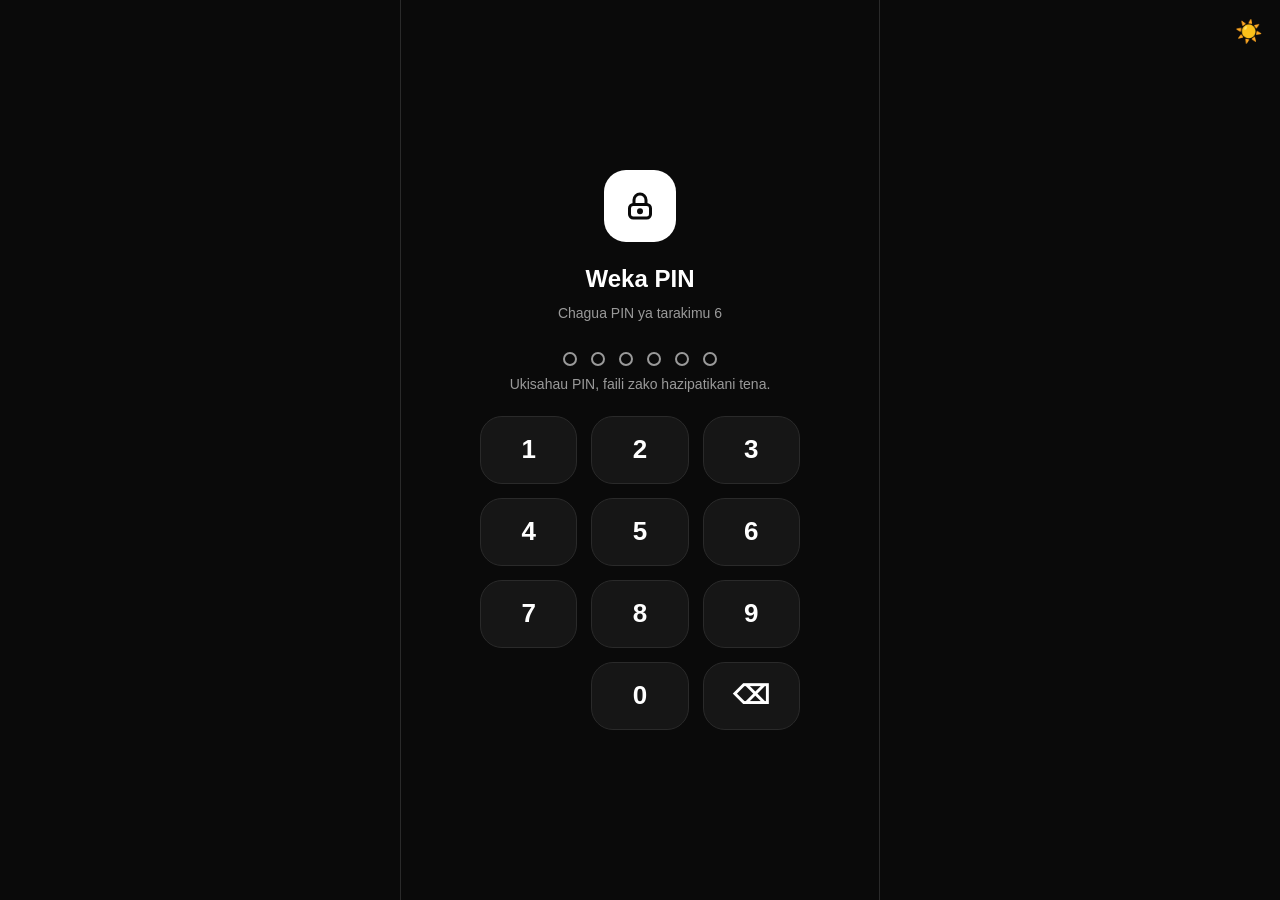
==== settings.html @ af532cf2 "Hatua ya 5: settings, badili PIN, backup, crypto ya ufunguo mkuu" ====
<!DOCTYPE html>
<html lang="sw" data-theme="dark">
<head>
  <meta charset="UTF-8">
  <meta name="viewport" content="width=device-width, initial-scale=1, viewport-fit=cover, user-scalable=no">
  <meta name="mobile-web-app-capable" content="yes">
  <meta name="apple-mobile-web-app-capable" content="yes">
  <meta name="apple-mobile-web-app-status-bar-style" content="black-translucent">
  <title>Pro Private</title>
  <link rel="manifest" href="manifest.json">
  <link rel="apple-touch-icon" href="icons/icon-192.png">
  <link rel="stylesheet" href="css/theme-dark.css">
  <link rel="stylesheet" href="css/theme-light.css">
  <link rel="stylesheet" href="css/base.css">
  <link rel="stylesheet" href="css/settings.css">
  <script src="js/theme.js"></script>
</head>
<body>

  <header class="app-header">
    <h1 class="app-title">Settings</h1>
    <button class="icon-btn" id="lockBtn" aria-label="Funga app">🔒</button>
  </header>

  <main class="app-main">

    <!-- Muonekano -->
    <section class="card set-card">
      <h2>Muonekano</h2>
      <div class="row">
        <div>
          <strong>Theme</strong>
          <p class="muted">Nyeusi au nyeupe</p>
        </div>
        <button class="btn btn-outline" data-theme-toggle>☀️</button>
      </div>
    </section>

    <!-- Usalama -->
    <section class="card set-card">
      <h2>Badili PIN</h2>
      <form id="pinForm" autocomplete="off">
        <label class="field">PIN ya sasa
          <input class="input" type="password" id="oldPin" inputmode="numeric" pattern="[0-9]*" maxlength="8" autocomplete="off">
        </label>
        <label class="field">PIN mpya (tarakimu 4 hadi 8)
          <input class="input" type="password" id="newPin" inputmode="numeric" pattern="[0-9]*" maxlength="8" autocomplete="off">
        </label>
        <label class="field">Rudia PIN mpya
          <input class="input" type="password" id="confPin" inputmode="numeric" pattern="[0-9]*" maxlength="8" autocomplete="off">
        </label>
        <button class="btn btn-block mt-16" type="submit">Hifadhi PIN mpya</button>
      </form>
    </section>

    <!-- Backup -->
    <section class="card set-card">
      <h2>Nakala (Backup)</h2>
      <p class="muted">Tengeneza nakala ya faili zote ili usizipoteze ukifuta data ya browser au ukibadili simu. Nakala inabaki imefungwa. Inafunguliwa kwa PIN ya wakati ilipotengenezwa.</p>
      <div class="btn-row mt-16">
        <button class="btn" id="exportBtn">⬇️ Tengeneza nakala</button>
        <button class="btn btn-outline" id="importBtn">⬆️ Rudisha nakala</button>
      </div>

      <form id="importForm" class="hidden mt-16" autocomplete="off">
        <p class="muted" id="importName"></p>
        <label class="field">PIN ya nakala hiyo
          <input class="input" type="password" id="importPin" inputmode="numeric" pattern="[0-9]*" maxlength="8" autocomplete="off">
        </label>
        <button class="btn btn-block mt-16" type="submit">Rudisha faili</button>
      </form>
    </section>

    <!-- Hifadhi -->
    <section class="card set-card">
      <h2>Hifadhi</h2>
      <p id="infoCount" class="muted">Inapakia...</p>
      <p id="infoStorage" class="muted"></p>
    </section>

    <!-- Mwongozo -->
    <section class="card set-card">
      <h2>Mwongozo</h2>

      <details>
        <summary>Jinsi ya kuficha jina la app</summary>
        <p class="muted">Android (Chrome): wakati wa kuinstall, jina linaonekana kwenye kisanduku. Libadilishe, mfano "Notes", kisha bonyeza Install. iPhone (Safari): kwenye Add to Home Screen, badilisha jina kabla ya kubonyeza Add.</p>
      </details>

      <details>
        <summary>Jinsi ya kuondoa picha asili kwenye gallery</summary>
        <p class="muted">App inatengeneza nakala iliyofungwa. Faili asili inabaki kwenye gallery mpaka uifute mwenyewe. Kwanza fungua faili ndani ya Pro Private uhakikishe linaonekana, kisha lifute kwenye gallery, kisha tupu pia "Recently deleted / Trash" ya gallery. Zima au angalia backup ya Google Photos/iCloud, kwa sababu nakala inaweza kuwa tayari imepanda huko.</p>
      </details>

      <details>
        <summary>Jinsi ya kurudisha faili kwenye simu</summary>
        <p class="muted">Fungua picha, video au wimbo, kisha bonyeza kitufe cha ⬇️. Chagua "Save" kwenye menyu inayotokea, au itaingia kwenye folder la Downloads.</p>
      </details>

      <details>
        <summary>Nikisahau PIN?</summary>
        <p class="muted">Hakuna njia ya kuirudisha. Hilo ndilo linalolinda faili zako. Ukiwa na nakala (backup) na ukaikumbuka PIN ya wakati wa nakala hiyo, unaweza kuirudisha kwenye usakinishaji mpya.</p>
      </details>
    </section>

    <!-- Hatari -->
    <section class="card set-card danger">
      <h2>Futa kila kitu</h2>
      <p class="muted">Hufuta faili zote na PIN kwenye simu hii. Hili halirudishwi, isipokuwa kama una nakala (backup).</p>
      <form id="wipeForm" class="mt-16" autocomplete="off">
        <label class="field">Weka PIN yako kuthibitisha
          <input class="input" type="password" id="wipePin" inputmode="numeric" pattern="[0-9]*" maxlength="8" autocomplete="off">
        </label>
        <button class="btn btn-danger btn-block mt-16" type="submit">Futa kila kitu</button>
      </form>
    </section>

    <p class="muted center mt-24">Pro Private</p>
  </main>

  <input type="file" id="importInput" hidden>

  <div class="progress-overlay hidden" id="progress">
    <div class="progress-card">
      <div class="spinner"></div>
      <p id="progressText">Tafadhali subiri...</p>
    </div>
  </div>

  <div class="toast" id="toast"></div>

  <nav class="bottom-nav">
    <a href="vault.html#photo"><span class="nav-icon">🖼️</span>Picha</a>
    <a href="vault.html#video"><span class="nav-icon">🎬</span>Video</a>
    <a href="vault.html#audio"><span class="nav-icon">🎵</span>Muziki</a>
    <a href="settings.html" class="active"><span class="nav-icon">⚙️</span>Settings</a>
  </nav>

  <script src="js/crypto.js"></script>
  <script src="js/db.js"></script>
  <script src="js/backup.js"></script>
  <script src="js/settings.js"></script>
  <script src="js/app.js"></script>
</body>
</html>
---- css/theme-dark.css ----
/* Pro Private - Theme NYEUSI */
:root,
:root[data-theme="dark"] {
  --bg: #0a0a0a;
  --bg-elevated: #121212;
  --card: #161616;
  --card-hover: #1e1e1e;
  --border: #2a2a2a;
  --text: #ffffff;
  --text-muted: #9a9a9a;
  --accent: #ffffff;
  --accent-text: #0a0a0a;
  --danger: #ff5a5a;
  --overlay: rgba(0, 0, 0, 0.75);
  --shadow: 0 6px 24px rgba(0, 0, 0, 0.6);
  color-scheme: dark;
}
---- css/theme-light.css ----
/* Pro Private - Theme NYEUPE */
:root[data-theme="light"] {
  --bg: #ffffff;
  --bg-elevated: #f7f7f7;
  --card: #f2f2f2;
  --card-hover: #e8e8e8;
  --border: #dcdcdc;
  --text: #0a0a0a;
  --text-muted: #6b6b6b;
  --accent: #0a0a0a;
  --accent-text: #ffffff;
  --danger: #d93025;
  --overlay: rgba(255, 255, 255, 0.85);
  --shadow: 0 6px 24px rgba(0, 0, 0, 0.12);
  color-scheme: light;
}
---- css/base.css ----
/* Pro Private - base.css (mobile-first) */

*,
*::before,
*::after {
  box-sizing: border-box;
  -webkit-tap-highlight-color: transparent;
}

html {
  -webkit-text-size-adjust: 100%;
  text-size-adjust: 100%;
}

html,
body {
  margin: 0;
  padding: 0;
  min-height: 100%;
  background: var(--bg);
  color: var(--text);
  font-family: -apple-system, BlinkMacSystemFont, "Segoe UI", Roboto, "Helvetica Neue", Arial, sans-serif;
  font-size: 16px;
  line-height: 1.45;
  overscroll-behavior: none;
  -webkit-font-smoothing: antialiased;
  transition: background 0.25s ease, color 0.25s ease;
}

body {
  min-height: 100vh;
  min-height: 100dvh;
  display: flex;
  flex-direction: column;
  padding-top: env(safe-area-inset-top);
  padding-left: env(safe-area-inset-left);
  padding-right: env(safe-area-inset-right);
  touch-action: manipulation;
  -webkit-user-select: none;
  user-select: none;
}

img,
video { max-width: 100%; display: block; }
h1, h2, h3, p { margin: 0; }
a { color: inherit; text-decoration: none; }

/* ---------- Layout ---------- */
.app-header {
  position: sticky;
  top: 0;
  z-index: 20;
  display: flex;
  align-items: center;
  justify-content: space-between;
  gap: 12px;
  padding: 14px 16px;
  background: var(--bg);
  border-bottom: 1px solid var(--border);
}

.app-title { font-size: 20px; font-weight: 700; letter-spacing: 0.3px; }

.app-main {
  flex: 1;
  padding: 16px;
  padding-bottom: calc(84px + env(safe-area-inset-bottom));
}

.screen-center {
  flex: 1;
  display: flex;
  flex-direction: column;
  align-items: center;
  justify-content: center;
  padding: 24px 16px;
  text-align: center;
}

/* ---------- Buttons ---------- */
.btn {
  display: inline-flex;
  align-items: center;
  justify-content: center;
  gap: 8px;
  min-height: 48px;
  padding: 0 22px;
  border: 1px solid var(--accent);
  border-radius: 14px;
  background: var(--accent);
  color: var(--accent-text);
  font-size: 16px;
  font-weight: 600;
  font-family: inherit;
  cursor: pointer;
  transition: transform 0.12s ease, opacity 0.2s ease;
}
.btn:active { transform: scale(0.97); opacity: 0.9; }
.btn-outline { background: transparent; color: var(--text); border-color: var(--border); }
.btn-danger { background: transparent; color: var(--danger); border-color: var(--danger); }
.btn-block { width: 100%; }

.icon-btn {
  display: inline-flex;
  align-items: center;
  justify-content: center;
  width: 48px;
  height: 48px;
  border: none;
  border-radius: 50%;
  background: transparent;
  color: var(--text);
  font-size: 22px;
  cursor: pointer;
}
.icon-btn:active { background: var(--card-hover); }

/* ---------- Cards & lists ---------- */
.card {
  background: var(--card);
  border: 1px solid var(--border);
  border-radius: 16px;
  padding: 16px;
}

.list-item {
  display: flex;
  align-items: center;
  gap: 12px;
  min-height: 56px;
  padding: 10px 14px;
  background: var(--card);
  border: 1px solid var(--border);
  border-radius: 14px;
  margin-bottom: 10px;
}
.list-item:active { background: var(--card-hover); }

.muted { color: var(--text-muted); font-size: 14px; }

/* ---------- Bottom navigation ---------- */
.bottom-nav {
  position: fixed;
  left: 0;
  right: 0;
  bottom: 0;
  z-index: 30;
  display: flex;
  justify-content: space-around;
  background: var(--bg-elevated);
  border-top: 1px solid var(--border);
  padding-bottom: env(safe-area-inset-bottom);
}

.bottom-nav a,
.bottom-nav button {
  flex: 1;
  display: flex;
  flex-direction: column;
  align-items: center;
  justify-content: center;
  gap: 2px;
  min-height: 60px;
  border: none;
  background: transparent;
  color: var(--text-muted);
  font-size: 12px;
  font-family: inherit;
  cursor: pointer;
}
.bottom-nav .nav-icon { font-size: 22px; line-height: 1; }
.bottom-nav .active { color: var(--text); font-weight: 700; }

/* ---------- Floating "+" button ---------- */
.fab {
  position: fixed;
  right: 18px;
  bottom: calc(78px + env(safe-area-inset-bottom));
  z-index: 40;
  width: 58px;
  height: 58px;
  border: none;
  border-radius: 50%;
  background: var(--accent);
  color: var(--accent-text);
  font-size: 30px;
  line-height: 1;
  box-shadow: var(--shadow);
  cursor: pointer;
}
.fab:active { transform: scale(0.94); }

/* ---------- Inputs ---------- */
.input {
  width: 100%;
  min-height: 48px;
  padding: 0 14px;
  border: 1px solid var(--border);
  border-radius: 12px;
  background: var(--card);
  color: var(--text);
  font-size: 16px;
  font-family: inherit;
  -webkit-user-select: text;
  user-select: text;
}
.input:focus { outline: 2px solid var(--accent); outline-offset: 1px; }

/* ---------- Privacy blur (recent apps) ---------- */
body.is-hidden > * { filter: blur(24px); pointer-events: none; }
body.is-hidden::after {
  content: "";
  position: fixed;
  inset: 0;
  background: var(--bg);
  z-index: 9999;
}

/* ---------- Utility ---------- */
.hidden { display: none !important; }
.center { text-align: center; }
.mt-8 { margin-top: 8px; }
.mt-16 { margin-top: 16px; }
.mt-24 { margin-top: 24px; }

/* Desktop: weka app katikati kama simu */
@media (min-width: 700px) {
  body {
    max-width: 480px;
    margin: 0 auto;
    border-left: 1px solid var(--border);
    border-right: 1px solid var(--border);
  }
  .bottom-nav { max-width: 480px; margin: 0 auto; }
}
---- css/settings.css ----
/* Pro Private - settings.css */

.set-card {
  margin-bottom: 14px;
}

.set-card h2 {
  margin-bottom: 10px;
  font-size: 17px;
}

.row {
  display: flex;
  align-items: center;
  justify-content: space-between;
  gap: 12px;
}

.field {
  display: block;
  margin-top: 12px;
  font-size: 14px;
  color: var(--text-muted);
}

.field .input {
  margin-top: 6px;
  letter-spacing: 4px;
}

.btn-row {
  display: flex;
  flex-wrap: wrap;
  gap: 10px;
}

.btn-row .btn {
  flex: 1 1 140px;
}

details {
  border-top: 1px solid var(--border);
  padding: 4px 0;
}

details:first-of-type {
  border-top: none;
}

summary {
  display: flex;
  align-items: center;
  min-height: 48px;
  font-weight: 600;
  cursor: pointer;
}

details p {
  padding-bottom: 12px;
  line-height: 1.5;
}

.danger {
  border-color: var(--danger);
}

.danger h2 {
  color: var(--danger);
}

/* ---------- Progress ---------- */
.progress-overlay {
  position: fixed;
  inset: 0;
  z-index: 100;
  display: flex;
  align-items: center;
  justify-content: center;
  padding: 24px;
  background: var(--overlay);
}

.progress-card {
  width: 100%;
  max-width: 300px;
  padding: 24px;
  border-radius: 18px;
  background: var(--card);
  border: 1px solid var(--border);
  text-align: center;
  box-shadow: var(--shadow);
}

.progress-card p {
  margin-top: 12px;
}

.spinner {
  width: 34px;
  height: 34px;
  margin: 0 auto;
  border: 3px solid var(--border);
  border-top-color: var(--accent);
  border-radius: 50%;
  animation: set-spin 0.8s linear infinite;
}

@keyframes set-spin {
  to { transform: rotate(360deg); }
}

/* ---------- Toast ---------- */
.toast {
  position: fixed;
  left: 16px;
  right: 16px;
  bottom: calc(80px + env(safe-area-inset-bottom));
  z-index: 90;
  max-width: 420px;
  margin: 0 auto;
  padding: 12px 16px;
  border-radius: 14px;
  background: var(--accent);
  color: var(--accent-text);
  font-size: 14px;
  text-align: center;
  opacity: 0;
  pointer-events: none;
  transform: translateY(8px);
  transition: opacity 0.25s ease, transform 0.25s ease;
}

.toast.show {
  opacity: 1;
  transform: translateY(0);
}
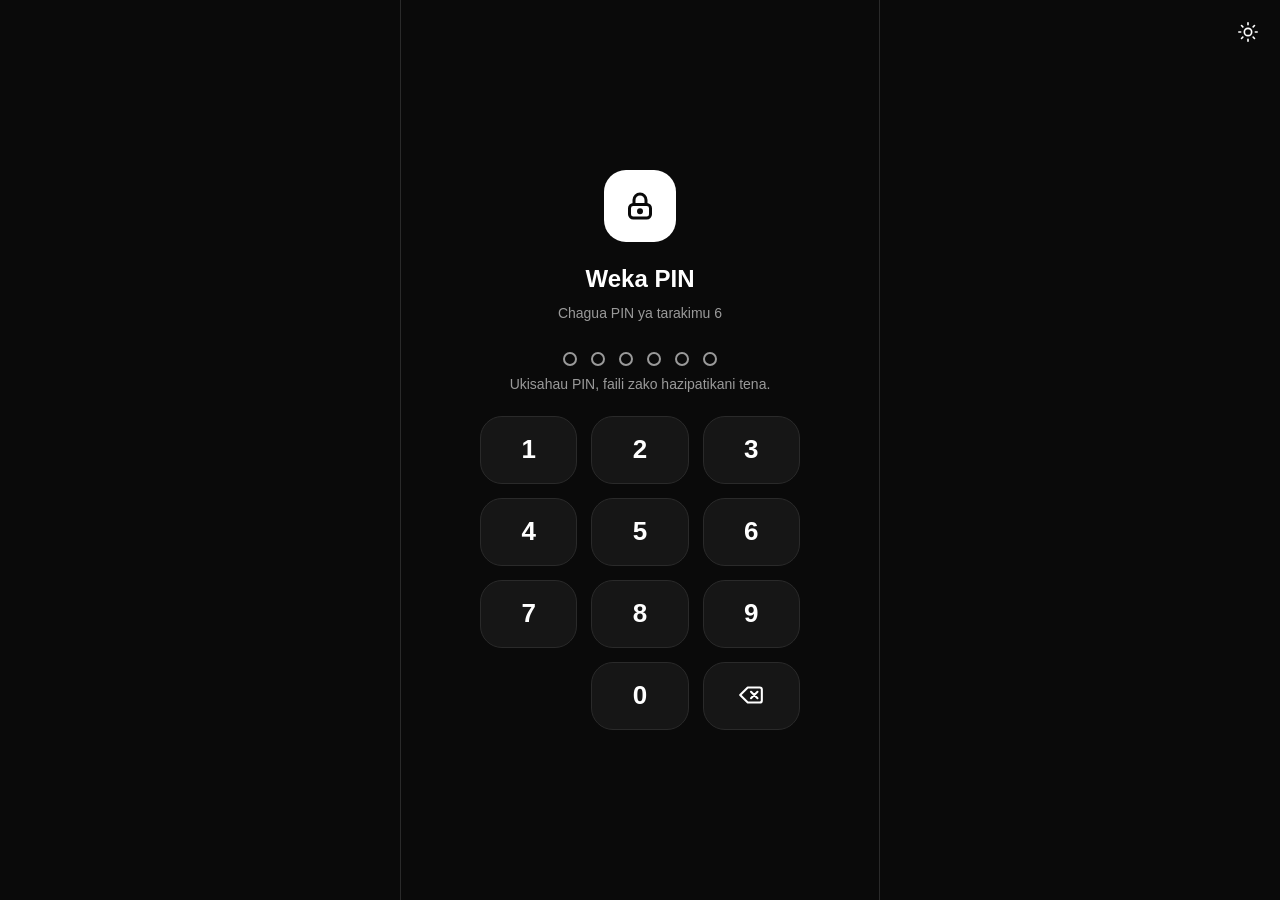
==== commit 1347c613: "Offline: install ya uhakika na hali ya offline kwenye Settings" ====
--- a/settings.html
+++ b/settings.html
@@ -13,6 +13,7 @@
   <link rel="stylesheet" href="css/theme-light.css">
   <link rel="stylesheet" href="css/base.css">
   <link rel="stylesheet" href="css/settings.css">
+  <link rel="stylesheet" href="css/polish.css">
   <script src="js/theme.js"></script>
 </head>
 <body>
@@ -34,6 +35,20 @@
         </div>
         <button class="btn btn-outline" data-theme-toggle>☀️</button>
       </div>
+    </section>
+
+    <!-- Sakinisha -->
+    <section class="card set-card" id="installCard">
+      <h2>Sakinisha app</h2>
+      <p class="muted" id="installHint"></p>
+      <button class="btn btn-block mt-16" id="installBtn">⬇️ Sakinisha kama App</button>
+    </section>
+
+    <!-- Offline -->
+    <section class="card set-card">
+      <h2>Offline</h2>
+      <p class="muted" id="offlineStatus">Inakagua...</p>
+      <button class="btn btn-outline btn-block mt-16" id="refreshAppBtn">⬇️ Sasisha app (rekebisha offline)</button>
     </section>
 
     <!-- Usalama -->
@@ -76,6 +91,7 @@
       <h2>Hifadhi</h2>
       <p id="infoCount" class="muted">Inapakia...</p>
       <p id="infoStorage" class="muted"></p>
+      <div class="usage-bar"><span id="usageFill"></span></div>
     </section>
 
     <!-- Mwongozo -->
@@ -105,13 +121,13 @@
 
     <!-- Hatari -->
     <section class="card set-card danger">
-      <h2>Futa kila kitu</h2>
+      <h2>Futa data zote</h2>
       <p class="muted">Hufuta faili zote na PIN kwenye simu hii. Hili halirudishwi, isipokuwa kama una nakala (backup).</p>
       <form id="wipeForm" class="mt-16" autocomplete="off">
         <label class="field">Weka PIN yako kuthibitisha
           <input class="input" type="password" id="wipePin" inputmode="numeric" pattern="[0-9]*" maxlength="8" autocomplete="off">
         </label>
-        <button class="btn btn-danger btn-block mt-16" type="submit">Futa kila kitu</button>
+        <button class="btn btn-danger btn-block mt-16" type="submit">Futa data zote</button>
       </form>
     </section>
 
--- a/css/polish.css
+++ b/css/polish.css
@@ -0,0 +1,95 @@
+/* Pro Private - polish.css
+   Inapakiwa MWISHO, inaongeza maboresho bila kubadilisha CSS nyingine. */
+
+/* ---------- Picha: gap na kona za mviringo ---------- */
+.photo-grid {
+  gap: 8px;
+}
+
+.tile {
+  border-radius: 12px;
+}
+
+.tile img {
+  object-fit: cover;
+}
+
+/* ---------- Video: kadi za 16:9, picha ijaze bila black bars ---------- */
+.video-grid {
+  grid-template-columns: repeat(2, 1fr);
+  gap: 10px;
+}
+
+.video-grid .tile {
+  aspect-ratio: 16 / 9;
+}
+
+/* Kitufe cha play chenye blur */
+.tile .play {
+  width: 44px;
+  height: 44px;
+  margin: -22px 0 0 -22px;
+  font-size: 16px;
+  background: rgba(0, 0, 0, 0.35);
+  border: 1px solid rgba(255, 255, 255, 0.28);
+  -webkit-backdrop-filter: blur(8px);
+  backdrop-filter: blur(8px);
+}
+
+.tile .dur {
+  background: rgba(0, 0, 0, 0.5);
+  -webkit-backdrop-filter: blur(6px);
+  backdrop-filter: blur(6px);
+}
+
+/* ---------- Emoji za juu na chini: ukubwa sawa ---------- */
+.icon-btn {
+  width: 48px;
+  height: 48px;
+  font-size: 22px;
+  line-height: 1;
+}
+
+.bottom-nav .nav-icon {
+  display: flex;
+  align-items: center;
+  justify-content: center;
+  width: 28px;
+  height: 28px;
+  font-size: 22px;
+  line-height: 1;
+}
+
+/* ---------- Muziki: jina refu lisitoke nje ---------- */
+.audio-info {
+  min-width: 0;
+}
+
+.audio-name {
+  white-space: nowrap;
+  overflow: hidden;
+  text-overflow: ellipsis;
+}
+
+/* ---------- Toast ionekane hata juu ya overlay ya "Inaficha..." ---------- */
+.toast {
+  z-index: 110;
+}
+
+/* ---------- Upau wa matumizi ya nafasi (Settings) ---------- */
+.usage-bar {
+  height: 8px;
+  margin-top: 12px;
+  border-radius: 99px;
+  background: var(--border);
+  overflow: hidden;
+}
+
+.usage-bar span {
+  display: block;
+  width: 0;
+  height: 100%;
+  border-radius: 99px;
+  background: var(--accent);
+  transition: width 0.4s ease;
+}
